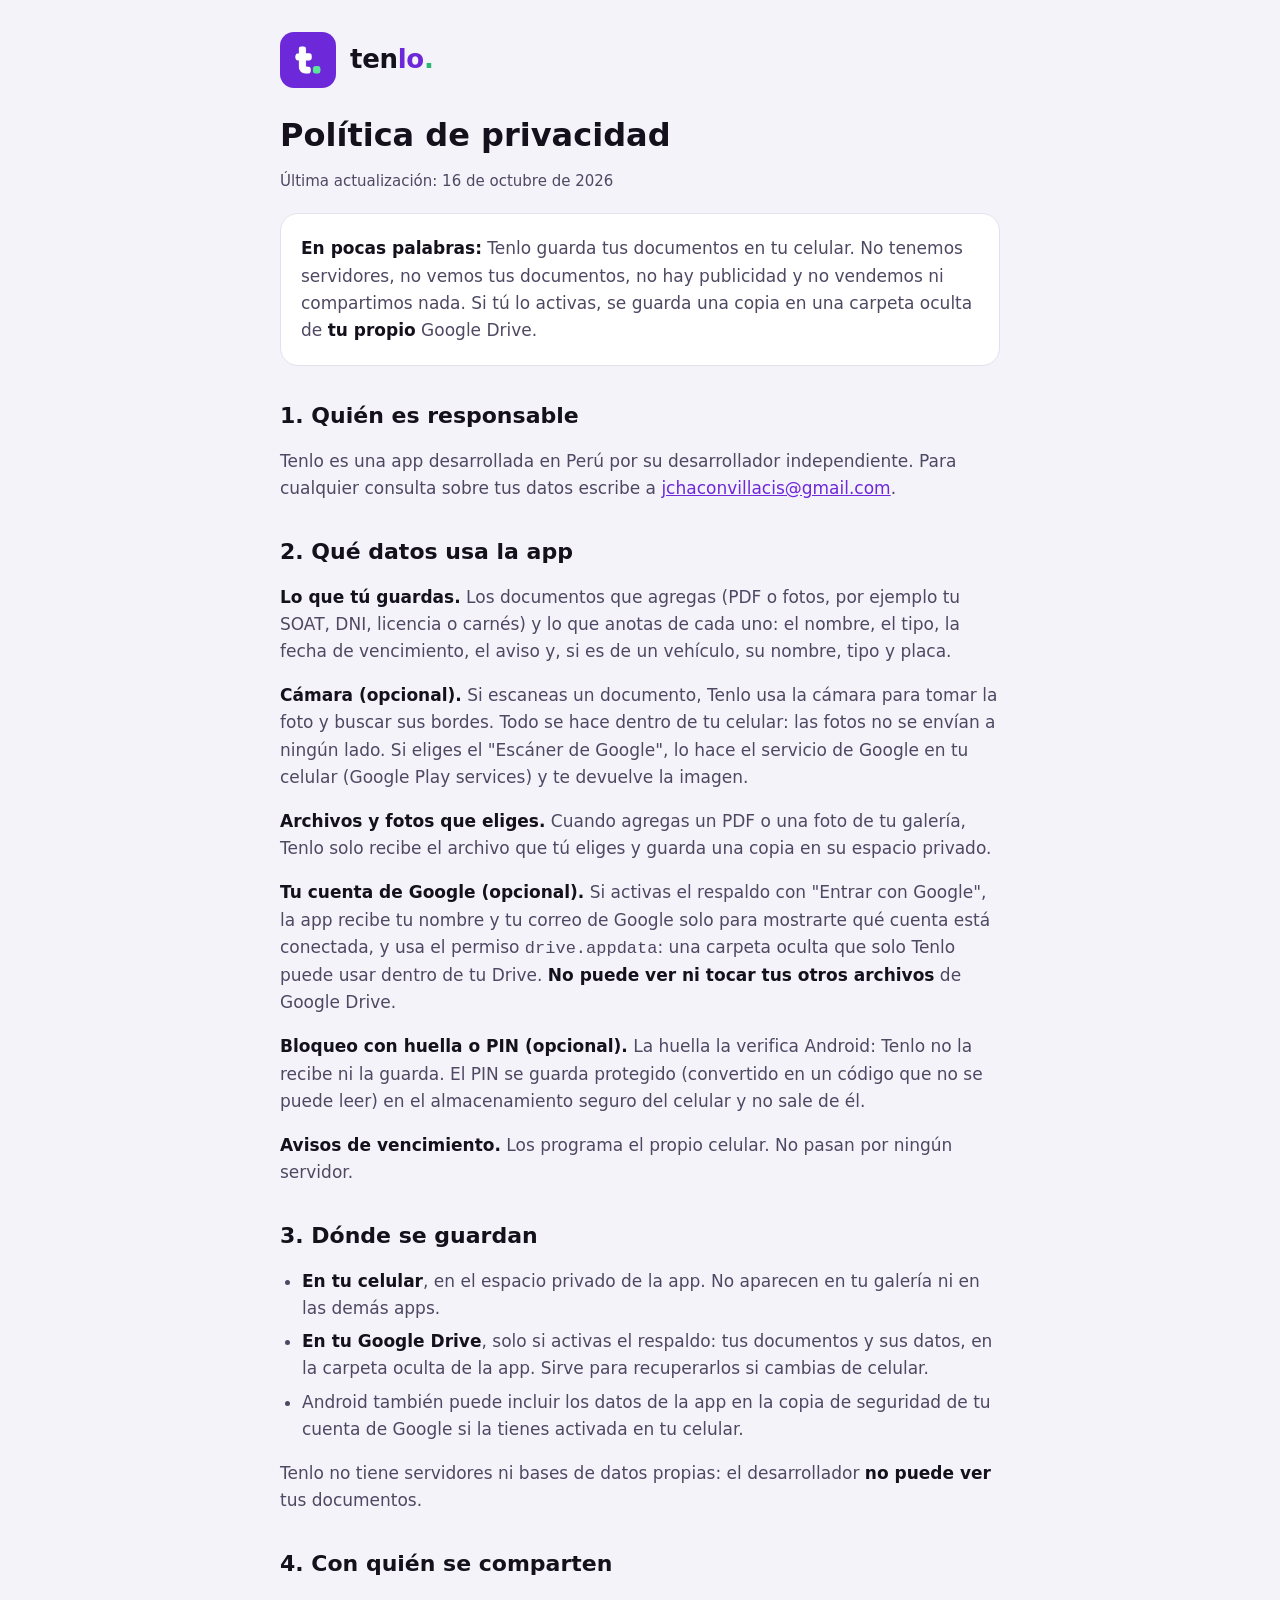
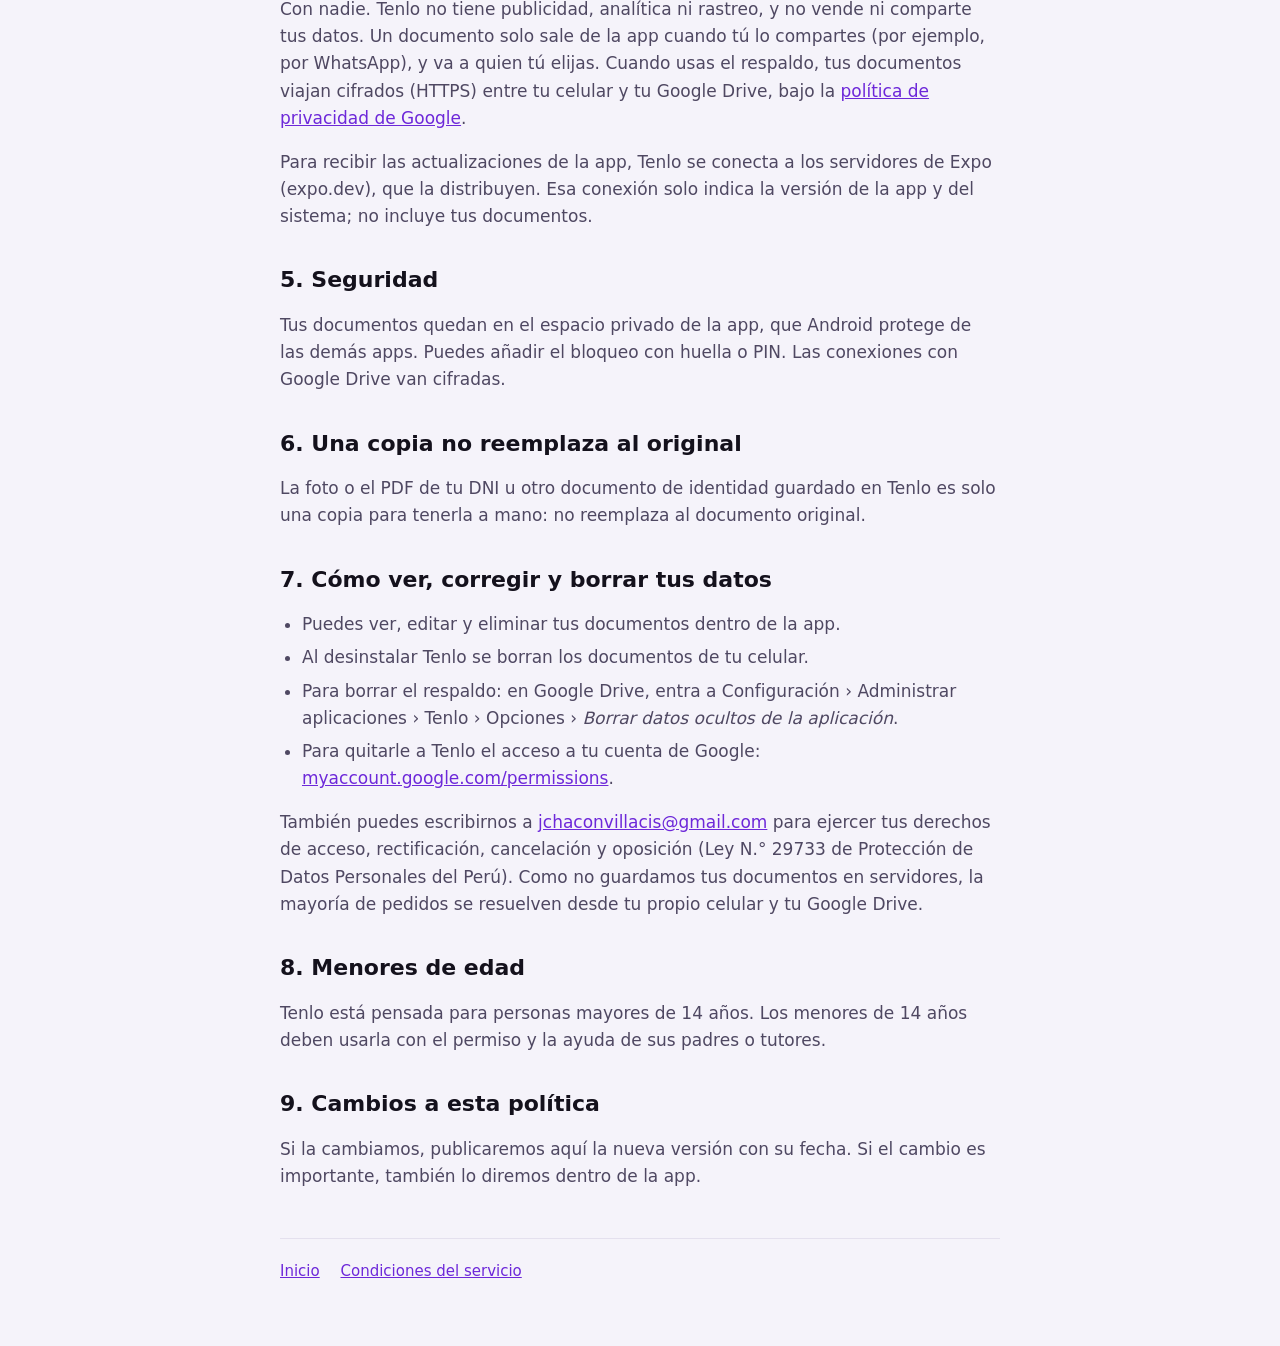
==== privacidad.html @ 479c4c09 "Página de Tenlo: inicio, política de privacidad y condiciones Co-Authored-By: Claude Opus 5.5 <norep" ====
<!doctype html>
<html lang="es">
<head>
  <meta charset="utf-8">
  <meta name="viewport" content="width=device-width, initial-scale=1">
  <title>Política de privacidad de Tenlo</title>
  <meta name="description" content="Qué datos usa Tenlo, dónde se guardan y cómo borrarlos.">
  <link rel="icon" href="icono.png" type="image/png">
  <link rel="stylesheet" href="estilos.css">
</head>
<body>
<main>
  <header class="marca">
    <img src="icono.png" alt="" width="56" height="56">
    <a href="./" aria-label="Tenlo">ten<span class="lo">lo</span><span class="punto">.</span></a>
  </header>

  <h1>Política de privacidad</h1>
  <p class="fecha">Última actualización: 16 de octubre de 2026</p>

  <div class="caja">
    <p><strong>En pocas palabras:</strong> Tenlo guarda tus documentos en tu celular. No tenemos servidores, no vemos tus documentos, no hay publicidad y no vendemos ni compartimos nada. Si tú lo activas, se guarda una copia en una carpeta oculta de <strong>tu propio</strong> Google Drive.</p>
  </div>

  <h2>1. Quién es responsable</h2>
  <p>Tenlo es una app desarrollada en Perú por su desarrollador independiente. Para cualquier consulta sobre tus datos escribe a <a href="mailto:jchaconvillacis@gmail.com">jchaconvillacis@gmail.com</a>.</p>

  <h2>2. Qué datos usa la app</h2>
  <p><strong>Lo que tú guardas.</strong> Los documentos que agregas (PDF o fotos, por ejemplo tu SOAT, DNI, licencia o carnés) y lo que anotas de cada uno: el nombre, el tipo, la fecha de vencimiento, el aviso y, si es de un vehículo, su nombre, tipo y placa.</p>
  <p><strong>Cámara (opcional).</strong> Si escaneas un documento, Tenlo usa la cámara para tomar la foto y buscar sus bordes. Todo se hace dentro de tu celular: las fotos no se envían a ningún lado. Si eliges el "Escáner de Google", lo hace el servicio de Google en tu celular (Google Play services) y te devuelve la imagen.</p>
  <p><strong>Archivos y fotos que eliges.</strong> Cuando agregas un PDF o una foto de tu galería, Tenlo solo recibe el archivo que tú eliges y guarda una copia en su espacio privado.</p>
  <p><strong>Tu cuenta de Google (opcional).</strong> Si activas el respaldo con "Entrar con Google", la app recibe tu nombre y tu correo de Google solo para mostrarte qué cuenta está conectada, y usa el permiso <code>drive.appdata</code>: una carpeta oculta que solo Tenlo puede usar dentro de tu Drive. <strong>No puede ver ni tocar tus otros archivos</strong> de Google Drive.</p>
  <p><strong>Bloqueo con huella o PIN (opcional).</strong> La huella la verifica Android: Tenlo no la recibe ni la guarda. El PIN se guarda protegido (convertido en un código que no se puede leer) en el almacenamiento seguro del celular y no sale de él.</p>
  <p><strong>Avisos de vencimiento.</strong> Los programa el propio celular. No pasan por ningún servidor.</p>

  <h2>3. Dónde se guardan</h2>
  <ul>
    <li><strong>En tu celular</strong>, en el espacio privado de la app. No aparecen en tu galería ni en las demás apps.</li>
    <li><strong>En tu Google Drive</strong>, solo si activas el respaldo: tus documentos y sus datos, en la carpeta oculta de la app. Sirve para recuperarlos si cambias de celular.</li>
    <li>Android también puede incluir los datos de la app en la copia de seguridad de tu cuenta de Google si la tienes activada en tu celular.</li>
  </ul>
  <p>Tenlo no tiene servidores ni bases de datos propias: el desarrollador <strong>no puede ver</strong> tus documentos.</p>

  <h2>4. Con quién se comparten</h2>
  <p>Con nadie. Tenlo no tiene publicidad, analítica ni rastreo, y no vende ni comparte tus datos. Un documento solo sale de la app cuando tú lo compartes (por ejemplo, por WhatsApp), y va a quien tú elijas. Cuando usas el respaldo, tus documentos viajan cifrados (HTTPS) entre tu celular y tu Google Drive, bajo la <a href="https://policies.google.com/privacy">política de privacidad de Google</a>.</p>
  <p>Para recibir las actualizaciones de la app, Tenlo se conecta a los servidores de Expo (expo.dev), que la distribuyen. Esa conexión solo indica la versión de la app y del sistema; no incluye tus documentos.</p>

  <h2>5. Seguridad</h2>
  <p>Tus documentos quedan en el espacio privado de la app, que Android protege de las demás apps. Puedes añadir el bloqueo con huella o PIN. Las conexiones con Google Drive van cifradas.</p>

  <h2>6. Una copia no reemplaza al original</h2>
  <p>La foto o el PDF de tu DNI u otro documento de identidad guardado en Tenlo es solo una copia para tenerla a mano: no reemplaza al documento original.</p>

  <h2 id="borrar-datos">7. Cómo ver, corregir y borrar tus datos</h2>
  <ul>
    <li>Puedes ver, editar y eliminar tus documentos dentro de la app.</li>
    <li>Al desinstalar Tenlo se borran los documentos de tu celular.</li>
    <li>Para borrar el respaldo: en Google Drive, entra a Configuración › Administrar aplicaciones › Tenlo › Opciones › <em>Borrar datos ocultos de la aplicación</em>.</li>
    <li>Para quitarle a Tenlo el acceso a tu cuenta de Google: <a href="https://myaccount.google.com/permissions">myaccount.google.com/permissions</a>.</li>
  </ul>
  <p>También puedes escribirnos a <a href="mailto:jchaconvillacis@gmail.com">jchaconvillacis@gmail.com</a> para ejercer tus derechos de acceso, rectificación, cancelación y oposición (Ley N.° 29733 de Protección de Datos Personales del Perú). Como no guardamos tus documentos en servidores, la mayoría de pedidos se resuelven desde tu propio celular y tu Google Drive.</p>

  <h2>8. Menores de edad</h2>
  <p>Tenlo está pensada para personas mayores de 14 años. Los menores de 14 años deben usarla con el permiso y la ayuda de sus padres o tutores.</p>

  <h2>9. Cambios a esta política</h2>
  <p>Si la cambiamos, publicaremos aquí la nueva versión con su fecha. Si el cambio es importante, también lo diremos dentro de la app.</p>

  <footer>
    <a href="./">Inicio</a>
    <a href="condiciones.html">Condiciones del servicio</a>
  </footer>
</main>
</body>
</html>
---- estilos.css ----
:root {
  --fondo: #f5f3fa;
  --tarjeta: #ffffff;
  --texto: #14111c;
  --suave: #4f4862;
  --borde: #e4e0ee;
  --marca: #6d28d9;
  --enlace: #6d28d9;
  --punto: #2bb673;
  color-scheme: light dark;
}

@media (prefers-color-scheme: dark) {
  :root {
    --fondo: #0e0b14;
    --tarjeta: #17131f;
    --texto: #f3f1f8;
    --suave: #b9b1cb;
    --borde: #2a2337;
    --marca: #b49cff;
    --enlace: #b49cff;
    --punto: #5be49b;
  }
}

* {
  box-sizing: border-box;
}

body {
  margin: 0;
  background: var(--fondo);
  color: var(--texto);
  font-family: system-ui, -apple-system, 'Segoe UI', Roboto, 'Helvetica Neue', Arial, sans-serif;
  font-size: 17px;
  line-height: 1.6;
}

main {
  max-width: 760px;
  margin: 0 auto;
  padding: 32px 20px 64px;
}

header.marca {
  display: flex;
  align-items: center;
  gap: 14px;
  margin-bottom: 28px;
}

header.marca img {
  width: 56px;
  height: 56px;
  border-radius: 14px;
  flex-shrink: 0;
}

header.marca a {
  color: inherit;
  text-decoration: none;
  font-weight: 800;
  font-size: 26px;
  letter-spacing: -0.3px;
}

header.marca .lo {
  color: var(--marca);
}

header.marca .punto {
  color: var(--punto);
}

h1 {
  font-size: 32px;
  line-height: 1.2;
  margin: 0 0 12px;
}

h2 {
  font-size: 22px;
  line-height: 1.3;
  margin: 36px 0 8px;
}

p,
li {
  color: var(--suave);
}

strong {
  color: var(--texto);
}

a {
  color: var(--enlace);
}

.caja {
  background: var(--tarjeta);
  border: 1px solid var(--borde);
  border-radius: 18px;
  padding: 4px 20px;
  margin: 20px 0;
}

.fecha {
  font-size: 15px;
}

ul {
  padding-left: 22px;
}

li + li {
  margin-top: 6px;
}

footer {
  margin-top: 48px;
  padding-top: 20px;
  border-top: 1px solid var(--borde);
  font-size: 15px;
}

footer a + a {
  margin-left: 16px;
}
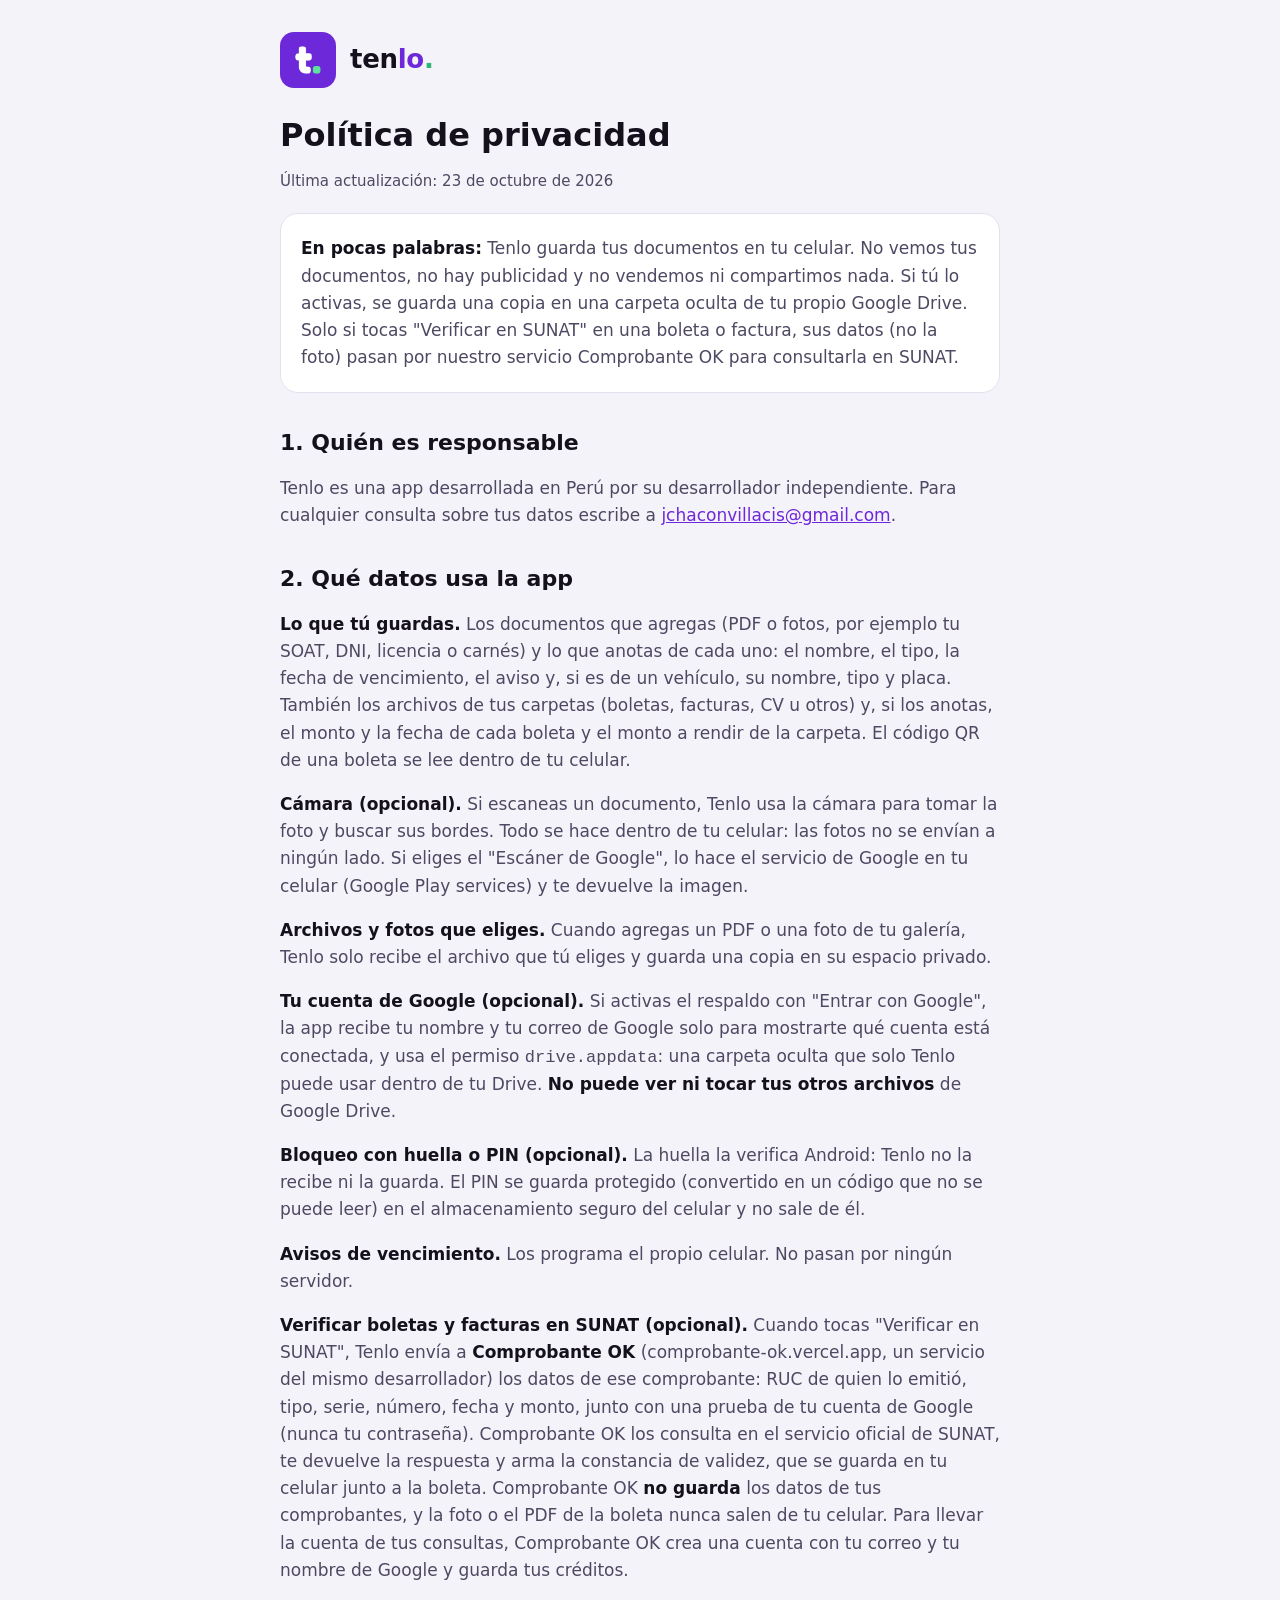
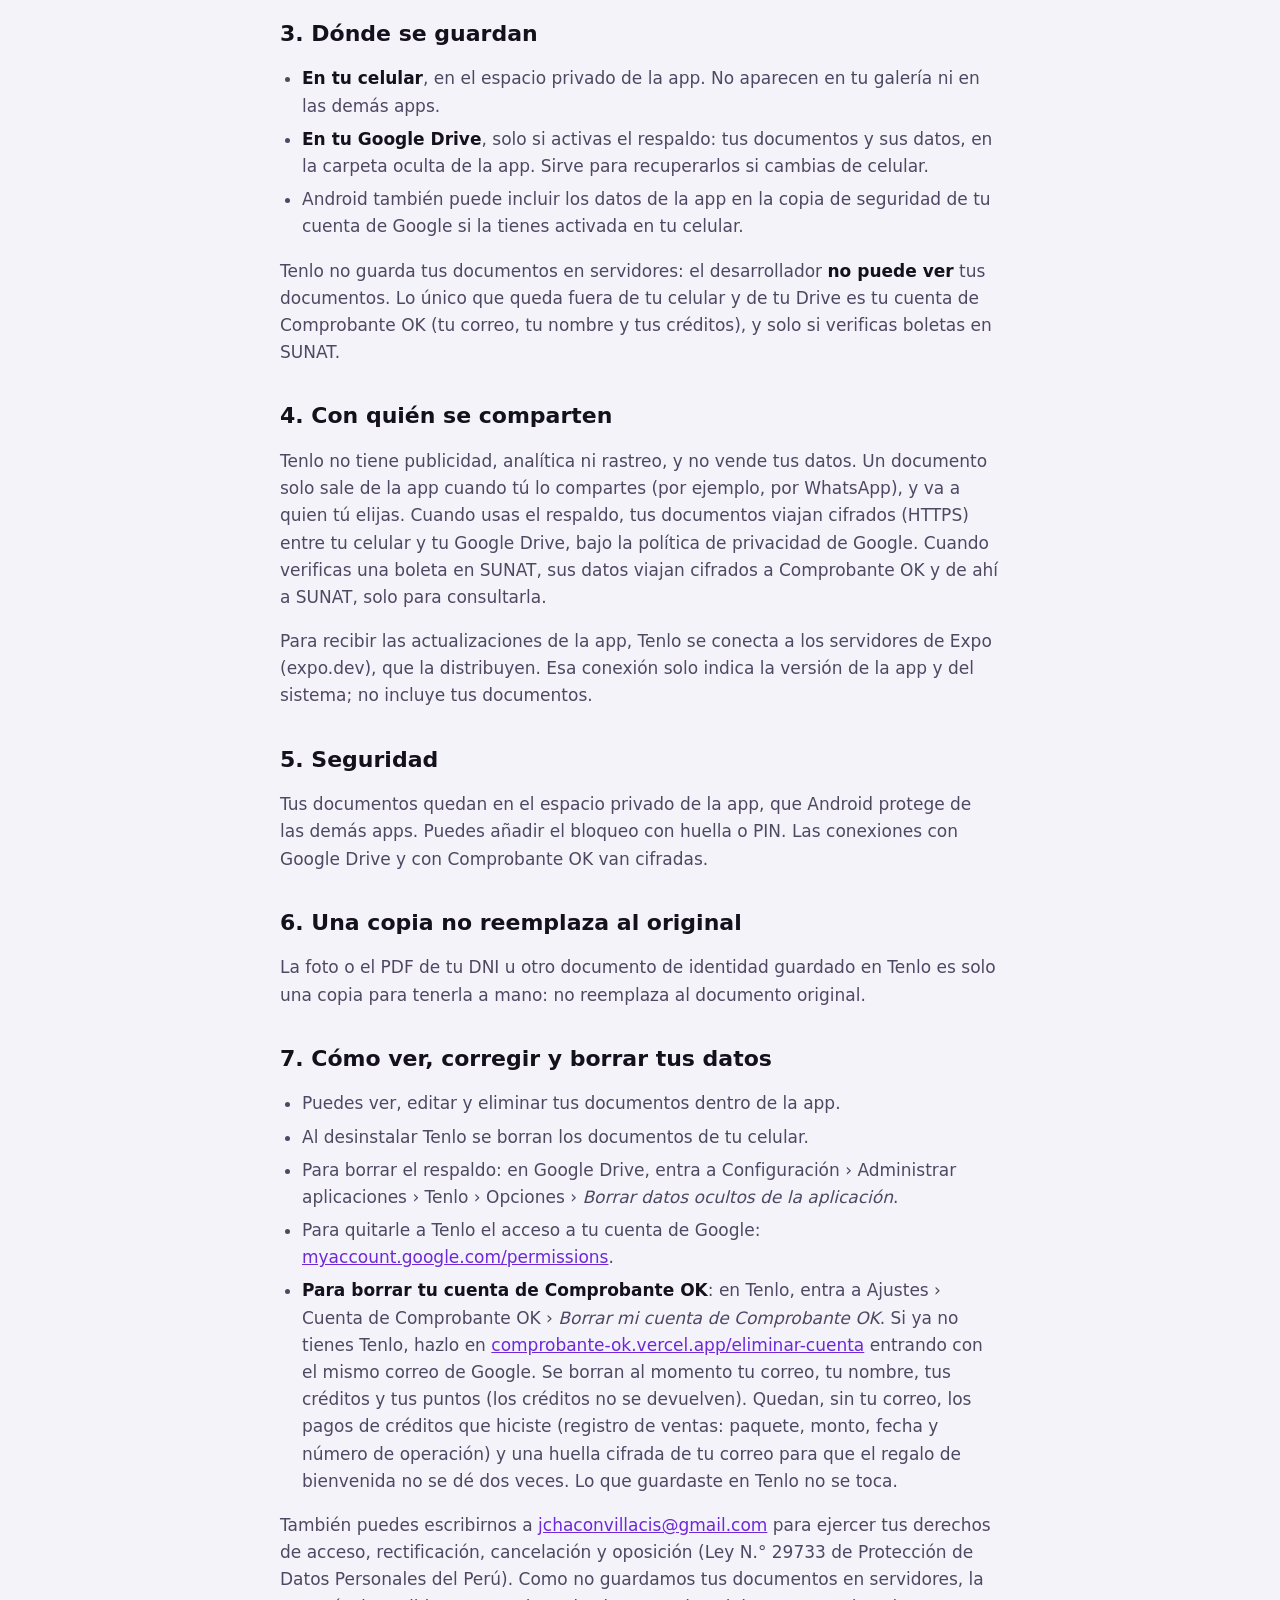
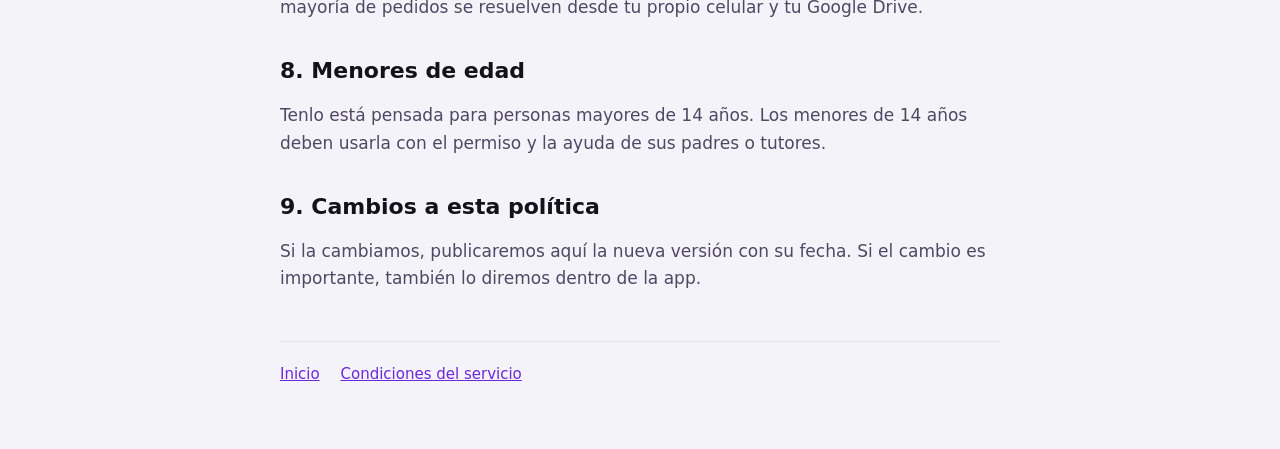
==== commit 43c97c91: "Política de privacidad: verificar en SUNAT y borrar la cuenta de Comprobante OK Co-Authored-By: Clau" ====
--- a/privacidad.html
+++ b/privacidad.html
@@ -16,22 +16,23 @@
   </header>
 
   <h1>Política de privacidad</h1>
-  <p class="fecha">Última actualización: 16 de octubre de 2026</p>
+  <p class="fecha">Última actualización: 23 de octubre de 2026</p>
 
   <div class="caja">
-    <p><strong>En pocas palabras:</strong> Tenlo guarda tus documentos en tu celular. No tenemos servidores, no vemos tus documentos, no hay publicidad y no vendemos ni compartimos nada. Si tú lo activas, se guarda una copia en una carpeta oculta de <strong>tu propio</strong> Google Drive.</p>
+    <p><strong>En pocas palabras:</strong> Tenlo guarda tus documentos en tu celular. No vemos tus documentos, no hay publicidad y no vendemos ni compartimos nada. Si tú lo activas, se guarda una copia en una carpeta oculta de tu propio Google Drive. Solo si tocas "Verificar en SUNAT" en una boleta o factura, sus datos (no la foto) pasan por nuestro servicio Comprobante OK para consultarla en SUNAT.</p>
   </div>
 
   <h2>1. Quién es responsable</h2>
   <p>Tenlo es una app desarrollada en Perú por su desarrollador independiente. Para cualquier consulta sobre tus datos escribe a <a href="mailto:jchaconvillacis@gmail.com">jchaconvillacis@gmail.com</a>.</p>
 
   <h2>2. Qué datos usa la app</h2>
-  <p><strong>Lo que tú guardas.</strong> Los documentos que agregas (PDF o fotos, por ejemplo tu SOAT, DNI, licencia o carnés) y lo que anotas de cada uno: el nombre, el tipo, la fecha de vencimiento, el aviso y, si es de un vehículo, su nombre, tipo y placa.</p>
+  <p><strong>Lo que tú guardas.</strong> Los documentos que agregas (PDF o fotos, por ejemplo tu SOAT, DNI, licencia o carnés) y lo que anotas de cada uno: el nombre, el tipo, la fecha de vencimiento, el aviso y, si es de un vehículo, su nombre, tipo y placa. También los archivos de tus carpetas (boletas, facturas, CV u otros) y, si los anotas, el monto y la fecha de cada boleta y el monto a rendir de la carpeta. El código QR de una boleta se lee dentro de tu celular.</p>
   <p><strong>Cámara (opcional).</strong> Si escaneas un documento, Tenlo usa la cámara para tomar la foto y buscar sus bordes. Todo se hace dentro de tu celular: las fotos no se envían a ningún lado. Si eliges el "Escáner de Google", lo hace el servicio de Google en tu celular (Google Play services) y te devuelve la imagen.</p>
   <p><strong>Archivos y fotos que eliges.</strong> Cuando agregas un PDF o una foto de tu galería, Tenlo solo recibe el archivo que tú eliges y guarda una copia en su espacio privado.</p>
   <p><strong>Tu cuenta de Google (opcional).</strong> Si activas el respaldo con "Entrar con Google", la app recibe tu nombre y tu correo de Google solo para mostrarte qué cuenta está conectada, y usa el permiso <code>drive.appdata</code>: una carpeta oculta que solo Tenlo puede usar dentro de tu Drive. <strong>No puede ver ni tocar tus otros archivos</strong> de Google Drive.</p>
   <p><strong>Bloqueo con huella o PIN (opcional).</strong> La huella la verifica Android: Tenlo no la recibe ni la guarda. El PIN se guarda protegido (convertido en un código que no se puede leer) en el almacenamiento seguro del celular y no sale de él.</p>
   <p><strong>Avisos de vencimiento.</strong> Los programa el propio celular. No pasan por ningún servidor.</p>
+  <p id="sunat"><strong>Verificar boletas y facturas en SUNAT (opcional).</strong> Cuando tocas "Verificar en SUNAT", Tenlo envía a <strong>Comprobante OK</strong> (comprobante-ok.vercel.app, un servicio del mismo desarrollador) los datos de ese comprobante: RUC de quien lo emitió, tipo, serie, número, fecha y monto, junto con una prueba de tu cuenta de Google (nunca tu contraseña). Comprobante OK los consulta en el servicio oficial de SUNAT, te devuelve la respuesta y arma la constancia de validez, que se guarda en tu celular junto a la boleta. Comprobante OK <strong>no guarda</strong> los datos de tus comprobantes, y la foto o el PDF de la boleta nunca salen de tu celular. Para llevar la cuenta de tus consultas, Comprobante OK crea una cuenta con tu correo y tu nombre de Google y guarda tus créditos.</p>
 
   <h2>3. Dónde se guardan</h2>
   <ul>
@@ -39,14 +40,14 @@
     <li><strong>En tu Google Drive</strong>, solo si activas el respaldo: tus documentos y sus datos, en la carpeta oculta de la app. Sirve para recuperarlos si cambias de celular.</li>
     <li>Android también puede incluir los datos de la app en la copia de seguridad de tu cuenta de Google si la tienes activada en tu celular.</li>
   </ul>
-  <p>Tenlo no tiene servidores ni bases de datos propias: el desarrollador <strong>no puede ver</strong> tus documentos.</p>
+  <p>Tenlo no guarda tus documentos en servidores: el desarrollador <strong>no puede ver</strong> tus documentos. Lo único que queda fuera de tu celular y de tu Drive es tu cuenta de Comprobante OK (tu correo, tu nombre y tus créditos), y solo si verificas boletas en SUNAT.</p>
 
   <h2>4. Con quién se comparten</h2>
-  <p>Con nadie. Tenlo no tiene publicidad, analítica ni rastreo, y no vende ni comparte tus datos. Un documento solo sale de la app cuando tú lo compartes (por ejemplo, por WhatsApp), y va a quien tú elijas. Cuando usas el respaldo, tus documentos viajan cifrados (HTTPS) entre tu celular y tu Google Drive, bajo la <a href="https://policies.google.com/privacy">política de privacidad de Google</a>.</p>
+  <p>Tenlo no tiene publicidad, analítica ni rastreo, y no vende tus datos. Un documento solo sale de la app cuando tú lo compartes (por ejemplo, por WhatsApp), y va a quien tú elijas. Cuando usas el respaldo, tus documentos viajan cifrados (HTTPS) entre tu celular y tu Google Drive, bajo la política de privacidad de Google. Cuando verificas una boleta en SUNAT, sus datos viajan cifrados a Comprobante OK y de ahí a SUNAT, solo para consultarla.</p>
   <p>Para recibir las actualizaciones de la app, Tenlo se conecta a los servidores de Expo (expo.dev), que la distribuyen. Esa conexión solo indica la versión de la app y del sistema; no incluye tus documentos.</p>
 
   <h2>5. Seguridad</h2>
-  <p>Tus documentos quedan en el espacio privado de la app, que Android protege de las demás apps. Puedes añadir el bloqueo con huella o PIN. Las conexiones con Google Drive van cifradas.</p>
+  <p>Tus documentos quedan en el espacio privado de la app, que Android protege de las demás apps. Puedes añadir el bloqueo con huella o PIN. Las conexiones con Google Drive y con Comprobante OK van cifradas.</p>
 
   <h2>6. Una copia no reemplaza al original</h2>
   <p>La foto o el PDF de tu DNI u otro documento de identidad guardado en Tenlo es solo una copia para tenerla a mano: no reemplaza al documento original.</p>
@@ -57,6 +58,7 @@
     <li>Al desinstalar Tenlo se borran los documentos de tu celular.</li>
     <li>Para borrar el respaldo: en Google Drive, entra a Configuración › Administrar aplicaciones › Tenlo › Opciones › <em>Borrar datos ocultos de la aplicación</em>.</li>
     <li>Para quitarle a Tenlo el acceso a tu cuenta de Google: <a href="https://myaccount.google.com/permissions">myaccount.google.com/permissions</a>.</li>
+    <li id="borrar-cuenta"><strong>Para borrar tu cuenta de Comprobante OK</strong>: en Tenlo, entra a Ajustes › Cuenta de Comprobante OK › <em>Borrar mi cuenta de Comprobante OK</em>. Si ya no tienes Tenlo, hazlo en <a href="https://comprobante-ok.vercel.app/eliminar-cuenta">comprobante-ok.vercel.app/eliminar-cuenta</a> entrando con el mismo correo de Google. Se borran al momento tu correo, tu nombre, tus créditos y tus puntos (los créditos no se devuelven). Quedan, sin tu correo, los pagos de créditos que hiciste (registro de ventas: paquete, monto, fecha y número de operación) y una huella cifrada de tu correo para que el regalo de bienvenida no se dé dos veces. Lo que guardaste en Tenlo no se toca.</li>
   </ul>
   <p>También puedes escribirnos a <a href="mailto:jchaconvillacis@gmail.com">jchaconvillacis@gmail.com</a> para ejercer tus derechos de acceso, rectificación, cancelación y oposición (Ley N.° 29733 de Protección de Datos Personales del Perú). Como no guardamos tus documentos en servidores, la mayoría de pedidos se resuelven desde tu propio celular y tu Google Drive.</p>
 
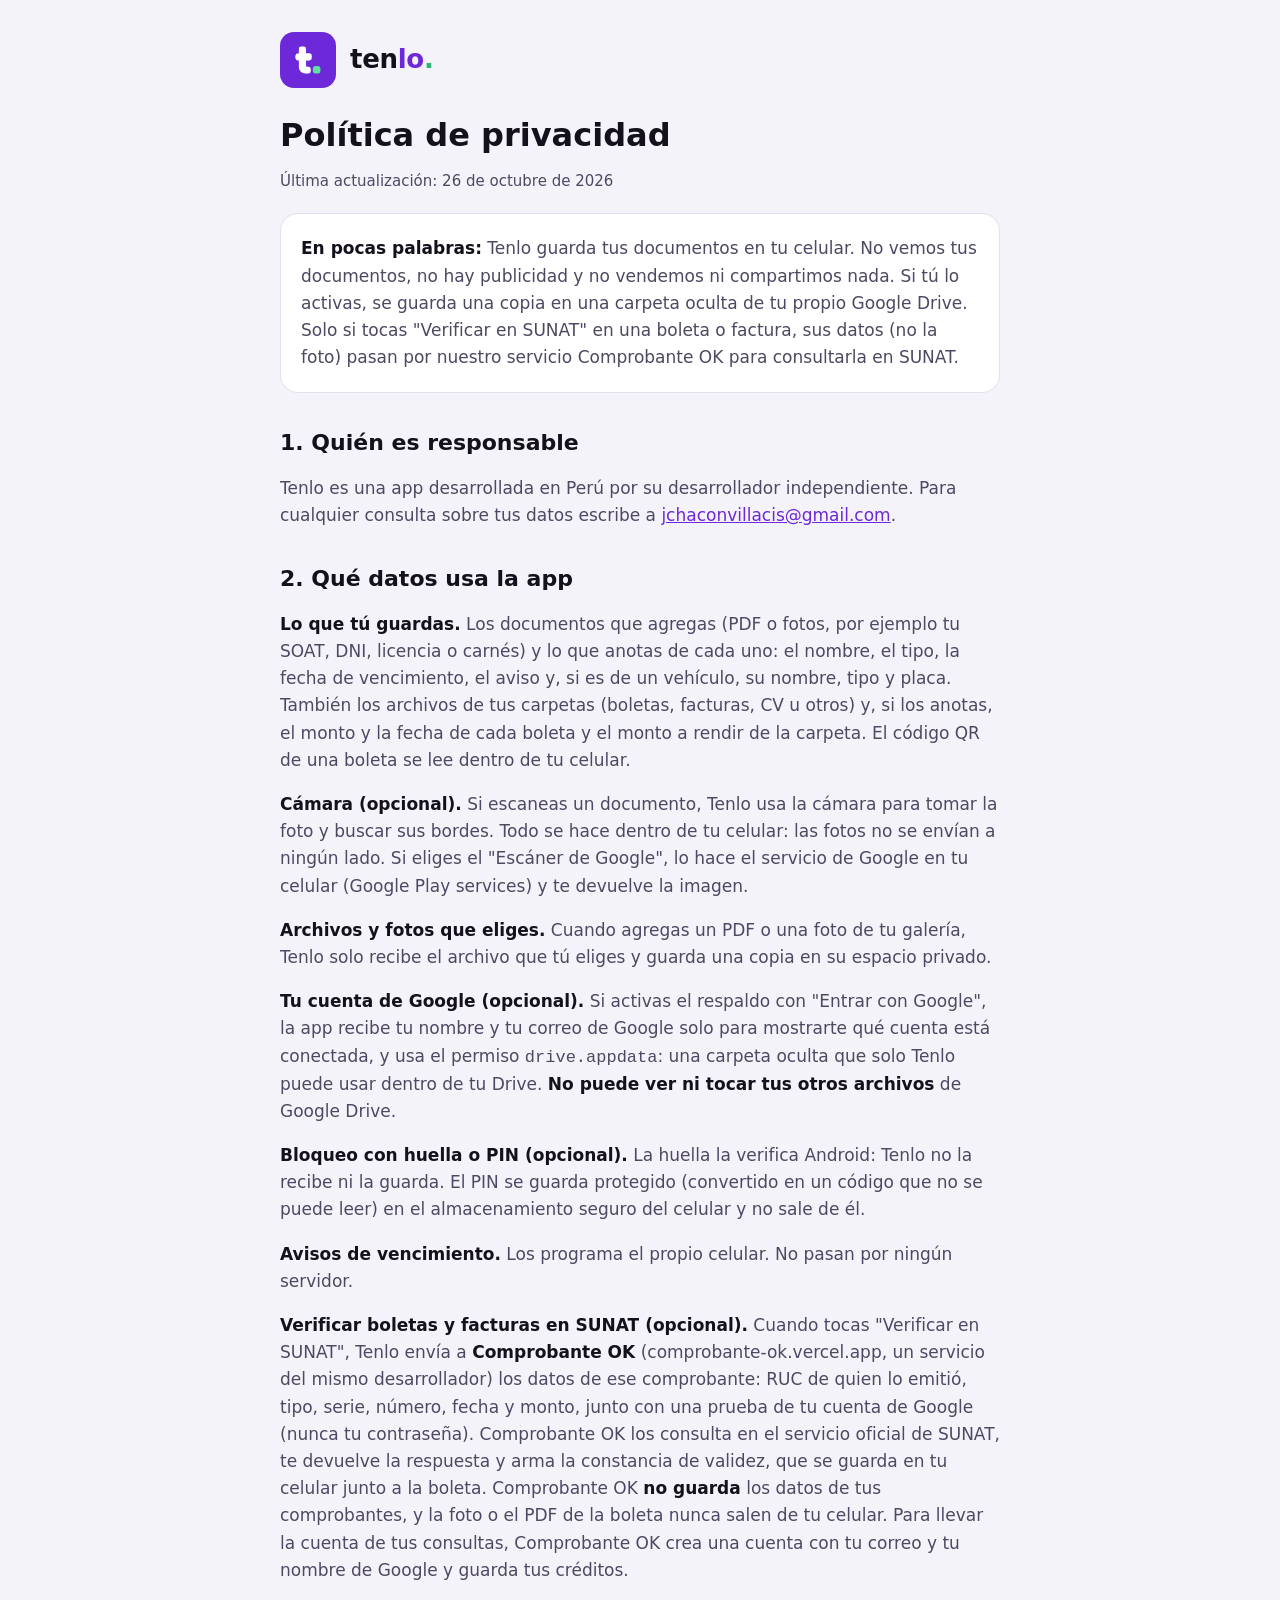
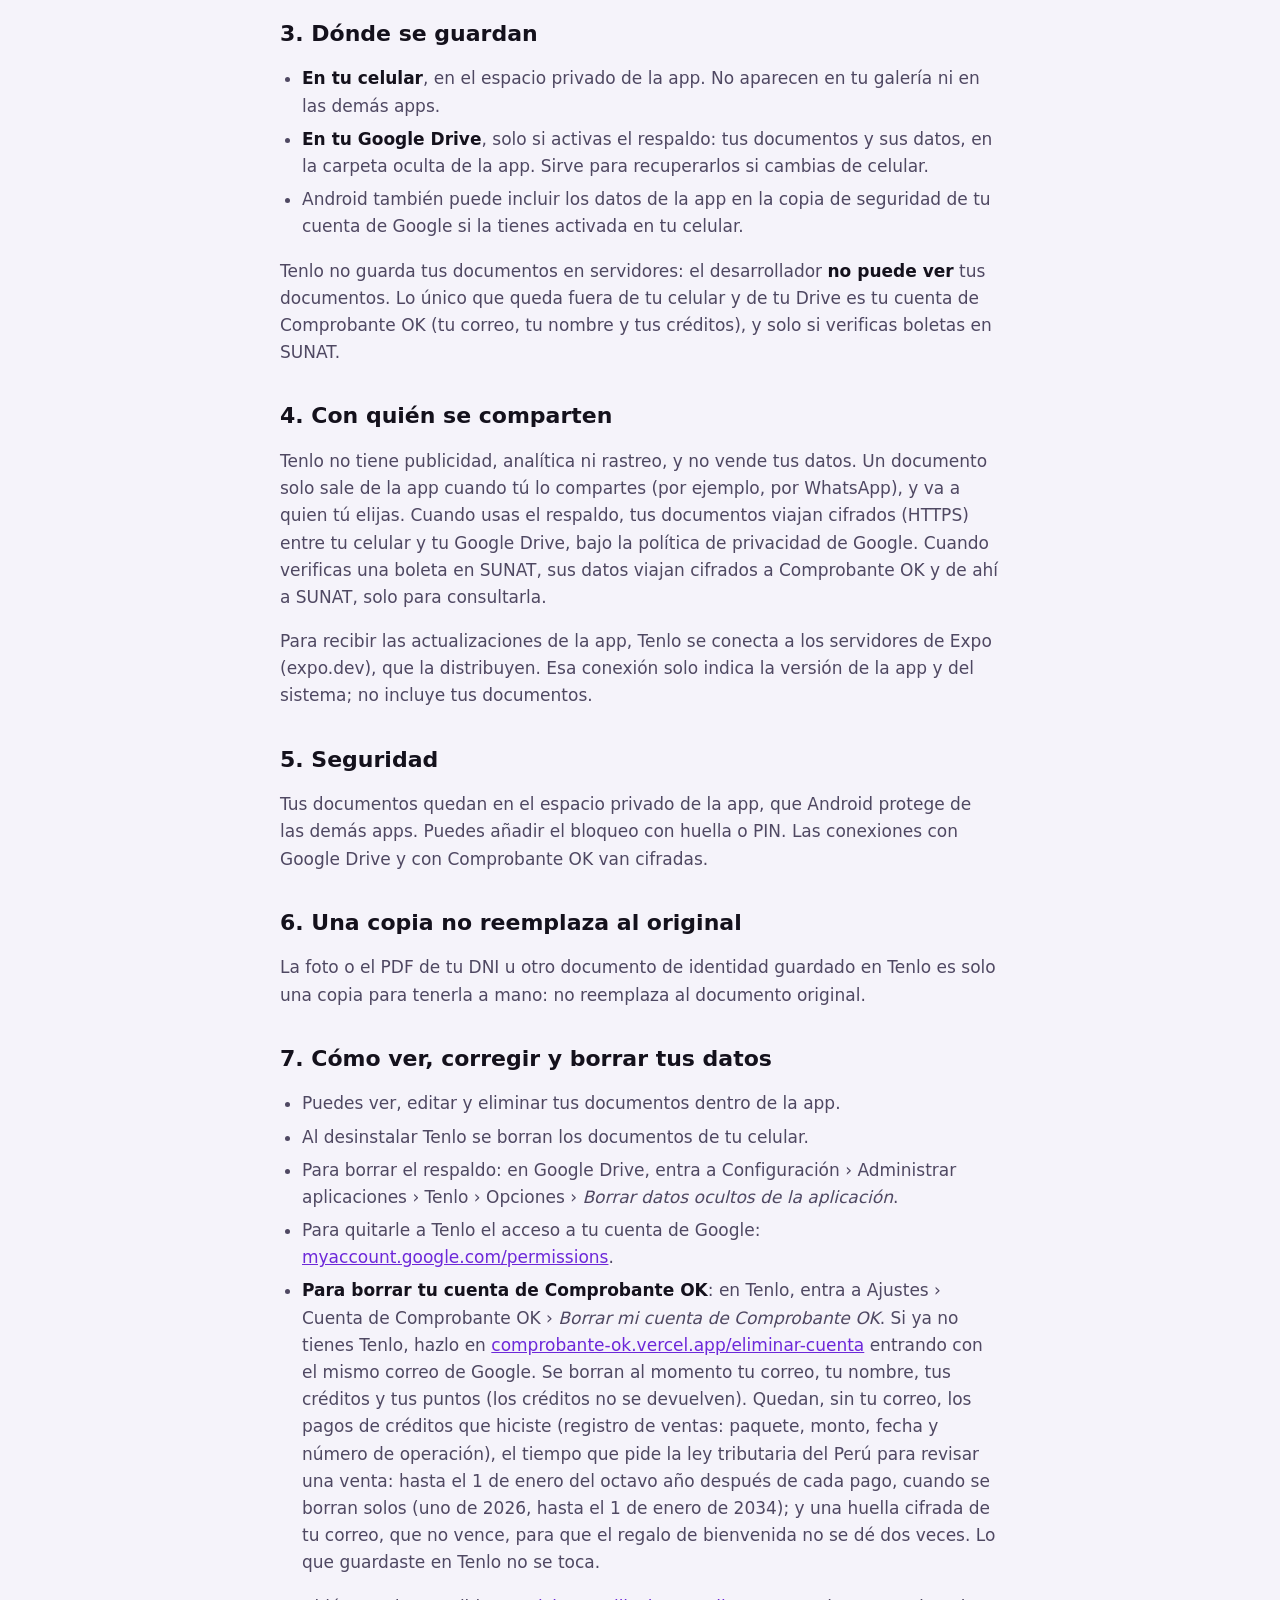
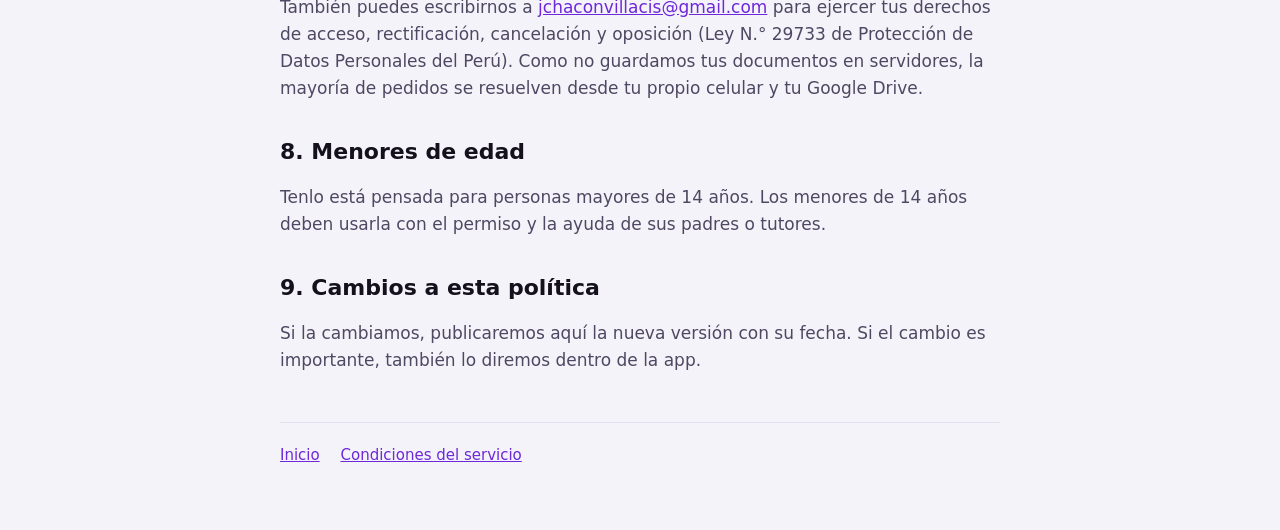
==== commit 8107d273: "Política de privacidad: cuánto se guarda lo que queda al borrar la cuenta de Comprobante OK Co-Autho" ====
--- a/privacidad.html
+++ b/privacidad.html
@@ -16,7 +16,7 @@
   </header>
 
   <h1>Política de privacidad</h1>
-  <p class="fecha">Última actualización: 23 de octubre de 2026</p>
+  <p class="fecha">Última actualización: 26 de octubre de 2026</p>
 
   <div class="caja">
     <p><strong>En pocas palabras:</strong> Tenlo guarda tus documentos en tu celular. No vemos tus documentos, no hay publicidad y no vendemos ni compartimos nada. Si tú lo activas, se guarda una copia en una carpeta oculta de tu propio Google Drive. Solo si tocas "Verificar en SUNAT" en una boleta o factura, sus datos (no la foto) pasan por nuestro servicio Comprobante OK para consultarla en SUNAT.</p>
@@ -58,7 +58,7 @@
     <li>Al desinstalar Tenlo se borran los documentos de tu celular.</li>
     <li>Para borrar el respaldo: en Google Drive, entra a Configuración › Administrar aplicaciones › Tenlo › Opciones › <em>Borrar datos ocultos de la aplicación</em>.</li>
     <li>Para quitarle a Tenlo el acceso a tu cuenta de Google: <a href="https://myaccount.google.com/permissions">myaccount.google.com/permissions</a>.</li>
-    <li id="borrar-cuenta"><strong>Para borrar tu cuenta de Comprobante OK</strong>: en Tenlo, entra a Ajustes › Cuenta de Comprobante OK › <em>Borrar mi cuenta de Comprobante OK</em>. Si ya no tienes Tenlo, hazlo en <a href="https://comprobante-ok.vercel.app/eliminar-cuenta">comprobante-ok.vercel.app/eliminar-cuenta</a> entrando con el mismo correo de Google. Se borran al momento tu correo, tu nombre, tus créditos y tus puntos (los créditos no se devuelven). Quedan, sin tu correo, los pagos de créditos que hiciste (registro de ventas: paquete, monto, fecha y número de operación) y una huella cifrada de tu correo para que el regalo de bienvenida no se dé dos veces. Lo que guardaste en Tenlo no se toca.</li>
+    <li id="borrar-cuenta"><strong>Para borrar tu cuenta de Comprobante OK</strong>: en Tenlo, entra a Ajustes › Cuenta de Comprobante OK › <em>Borrar mi cuenta de Comprobante OK</em>. Si ya no tienes Tenlo, hazlo en <a href="https://comprobante-ok.vercel.app/eliminar-cuenta">comprobante-ok.vercel.app/eliminar-cuenta</a> entrando con el mismo correo de Google. Se borran al momento tu correo, tu nombre, tus créditos y tus puntos (los créditos no se devuelven). Quedan, sin tu correo, los pagos de créditos que hiciste (registro de ventas: paquete, monto, fecha y número de operación), el tiempo que pide la ley tributaria del Perú para revisar una venta: hasta el 1 de enero del octavo año después de cada pago, cuando se borran solos (uno de 2026, hasta el 1 de enero de 2034); y una huella cifrada de tu correo, que no vence, para que el regalo de bienvenida no se dé dos veces. Lo que guardaste en Tenlo no se toca.</li>
   </ul>
   <p>También puedes escribirnos a <a href="mailto:jchaconvillacis@gmail.com">jchaconvillacis@gmail.com</a> para ejercer tus derechos de acceso, rectificación, cancelación y oposición (Ley N.° 29733 de Protección de Datos Personales del Perú). Como no guardamos tus documentos en servidores, la mayoría de pedidos se resuelven desde tu propio celular y tu Google Drive.</p>
 
